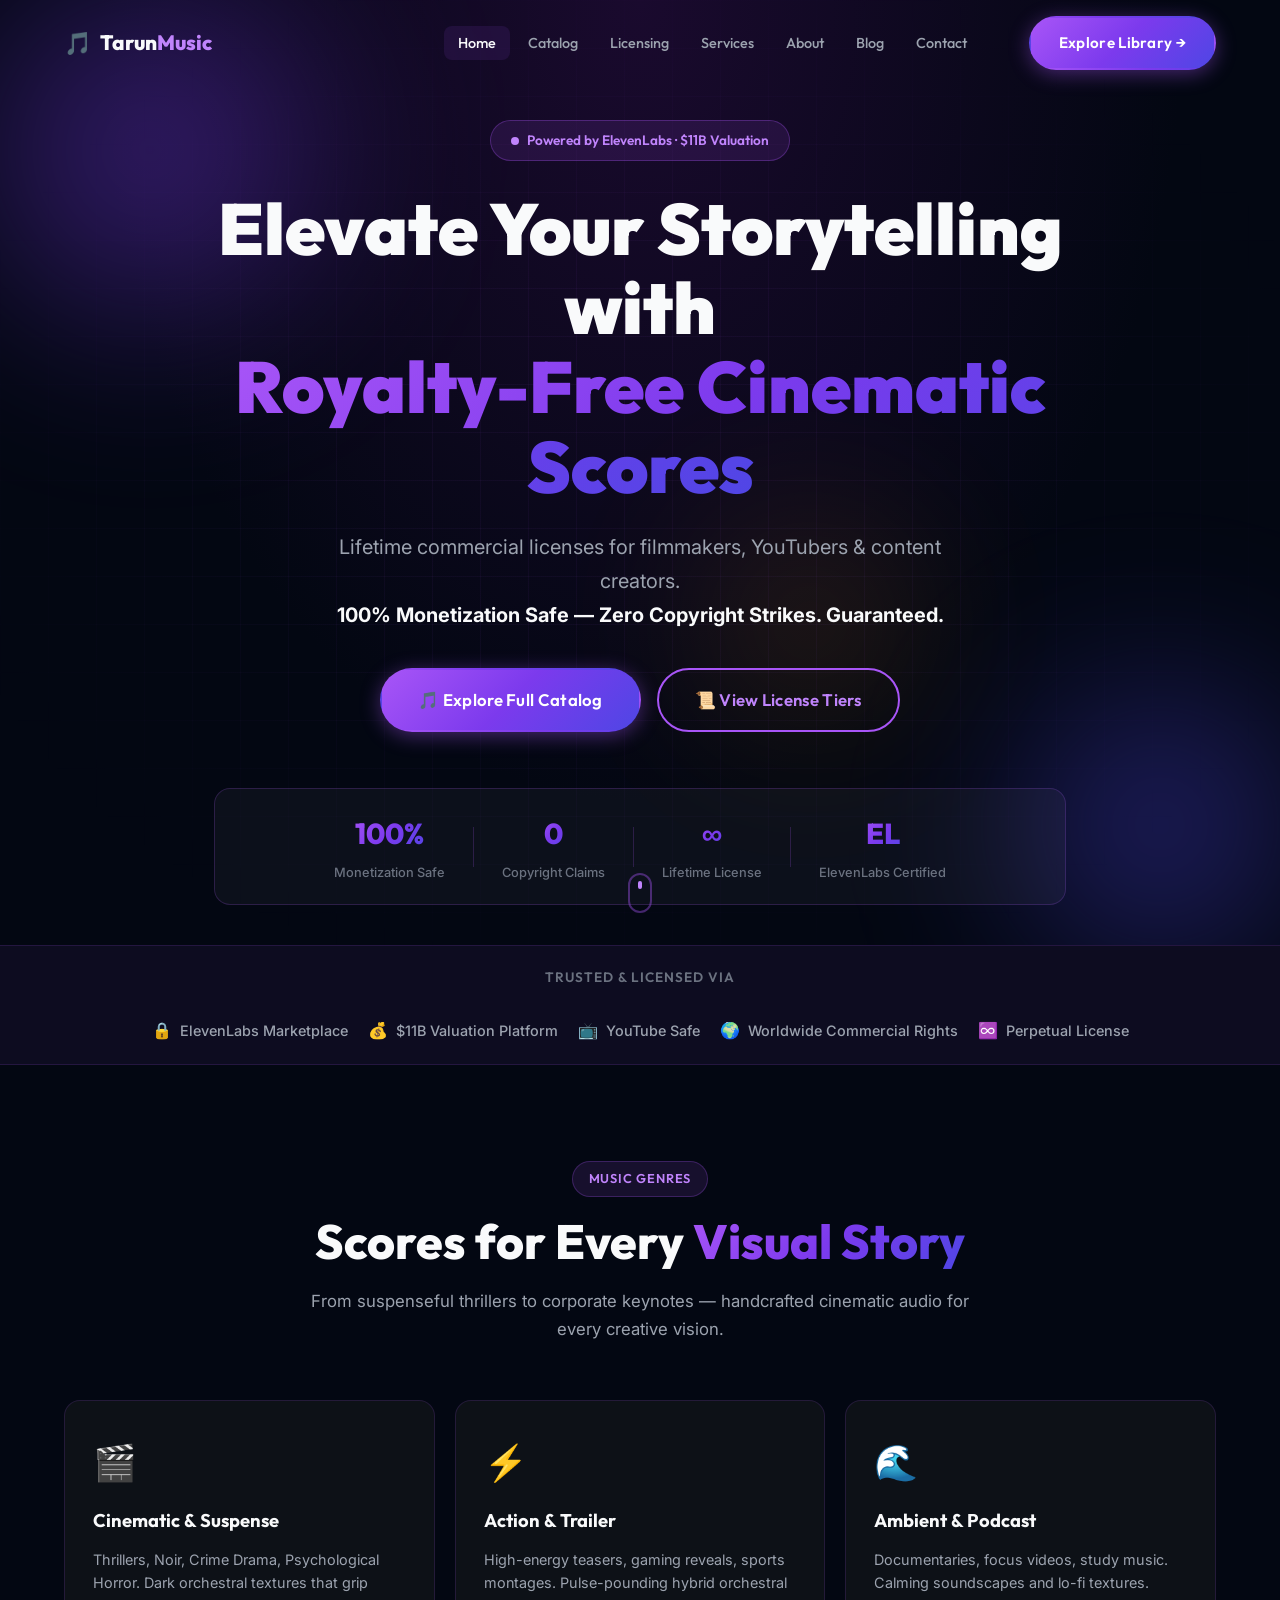
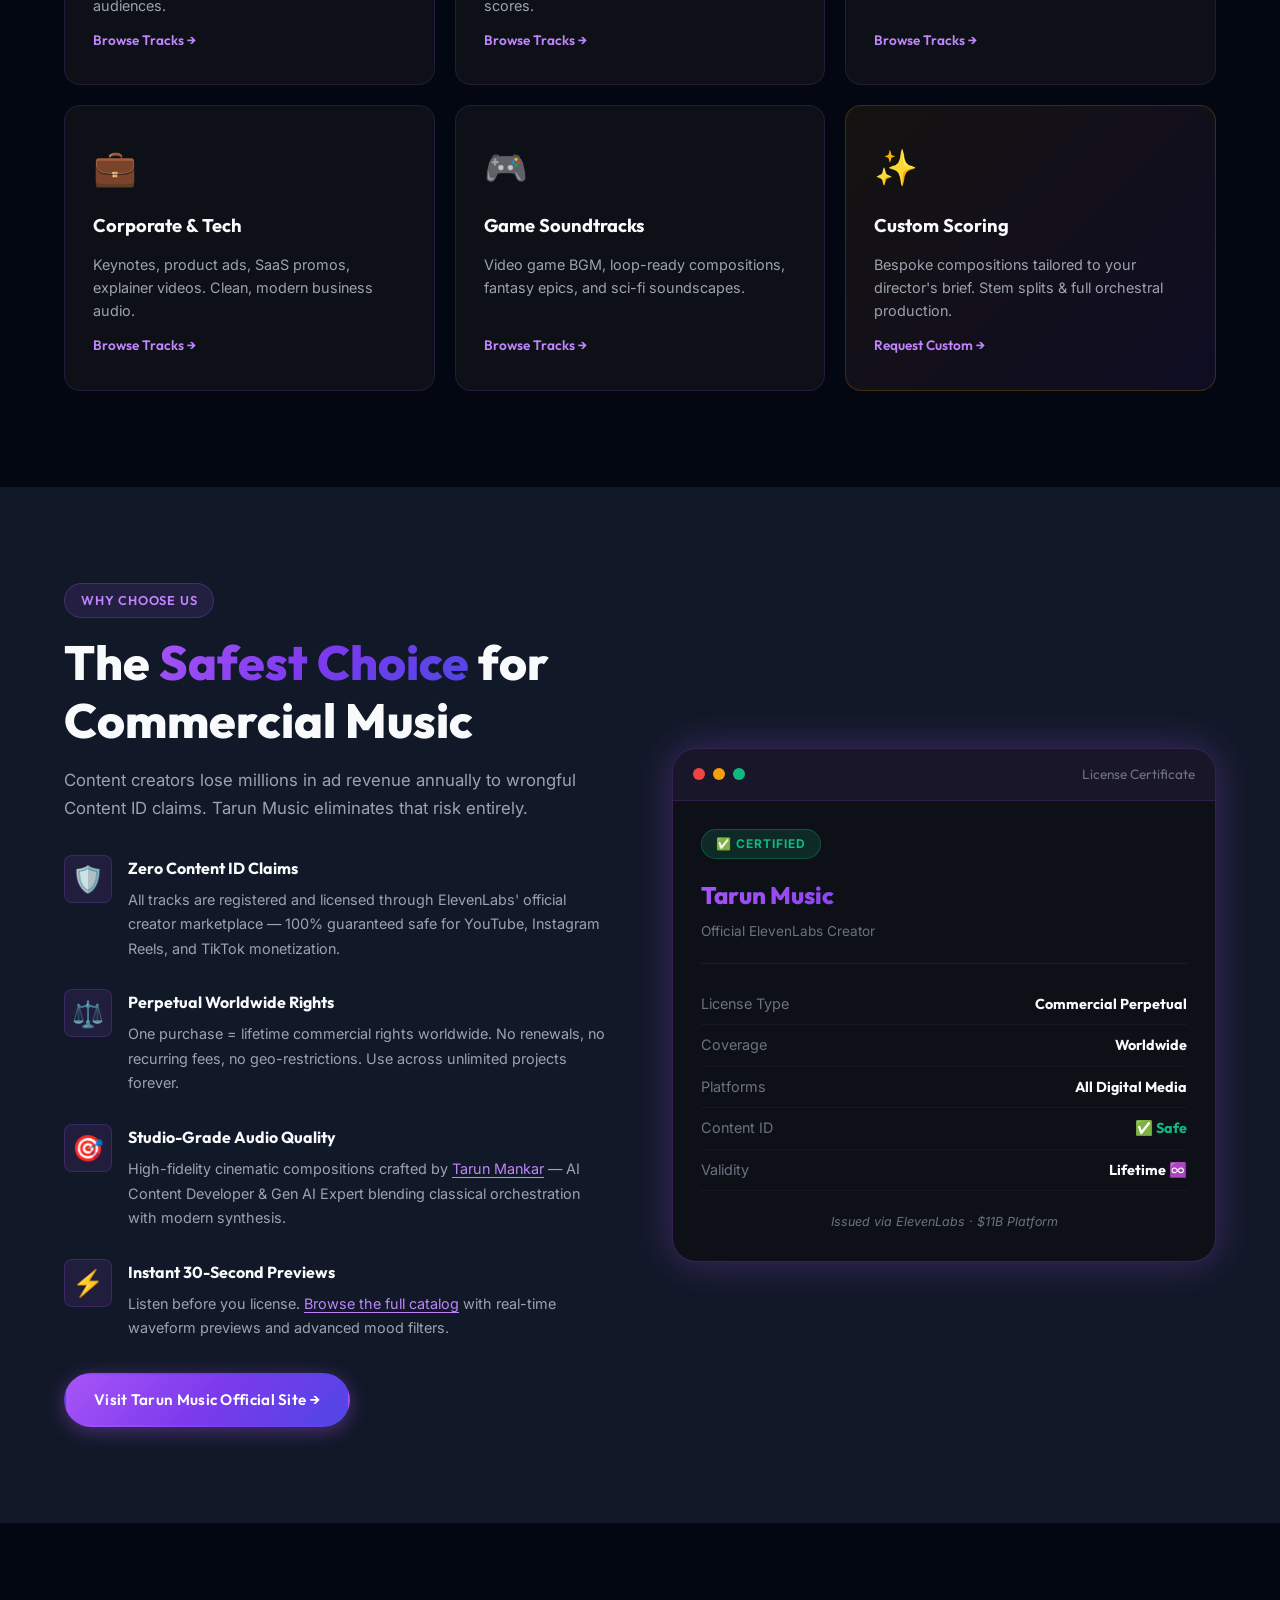
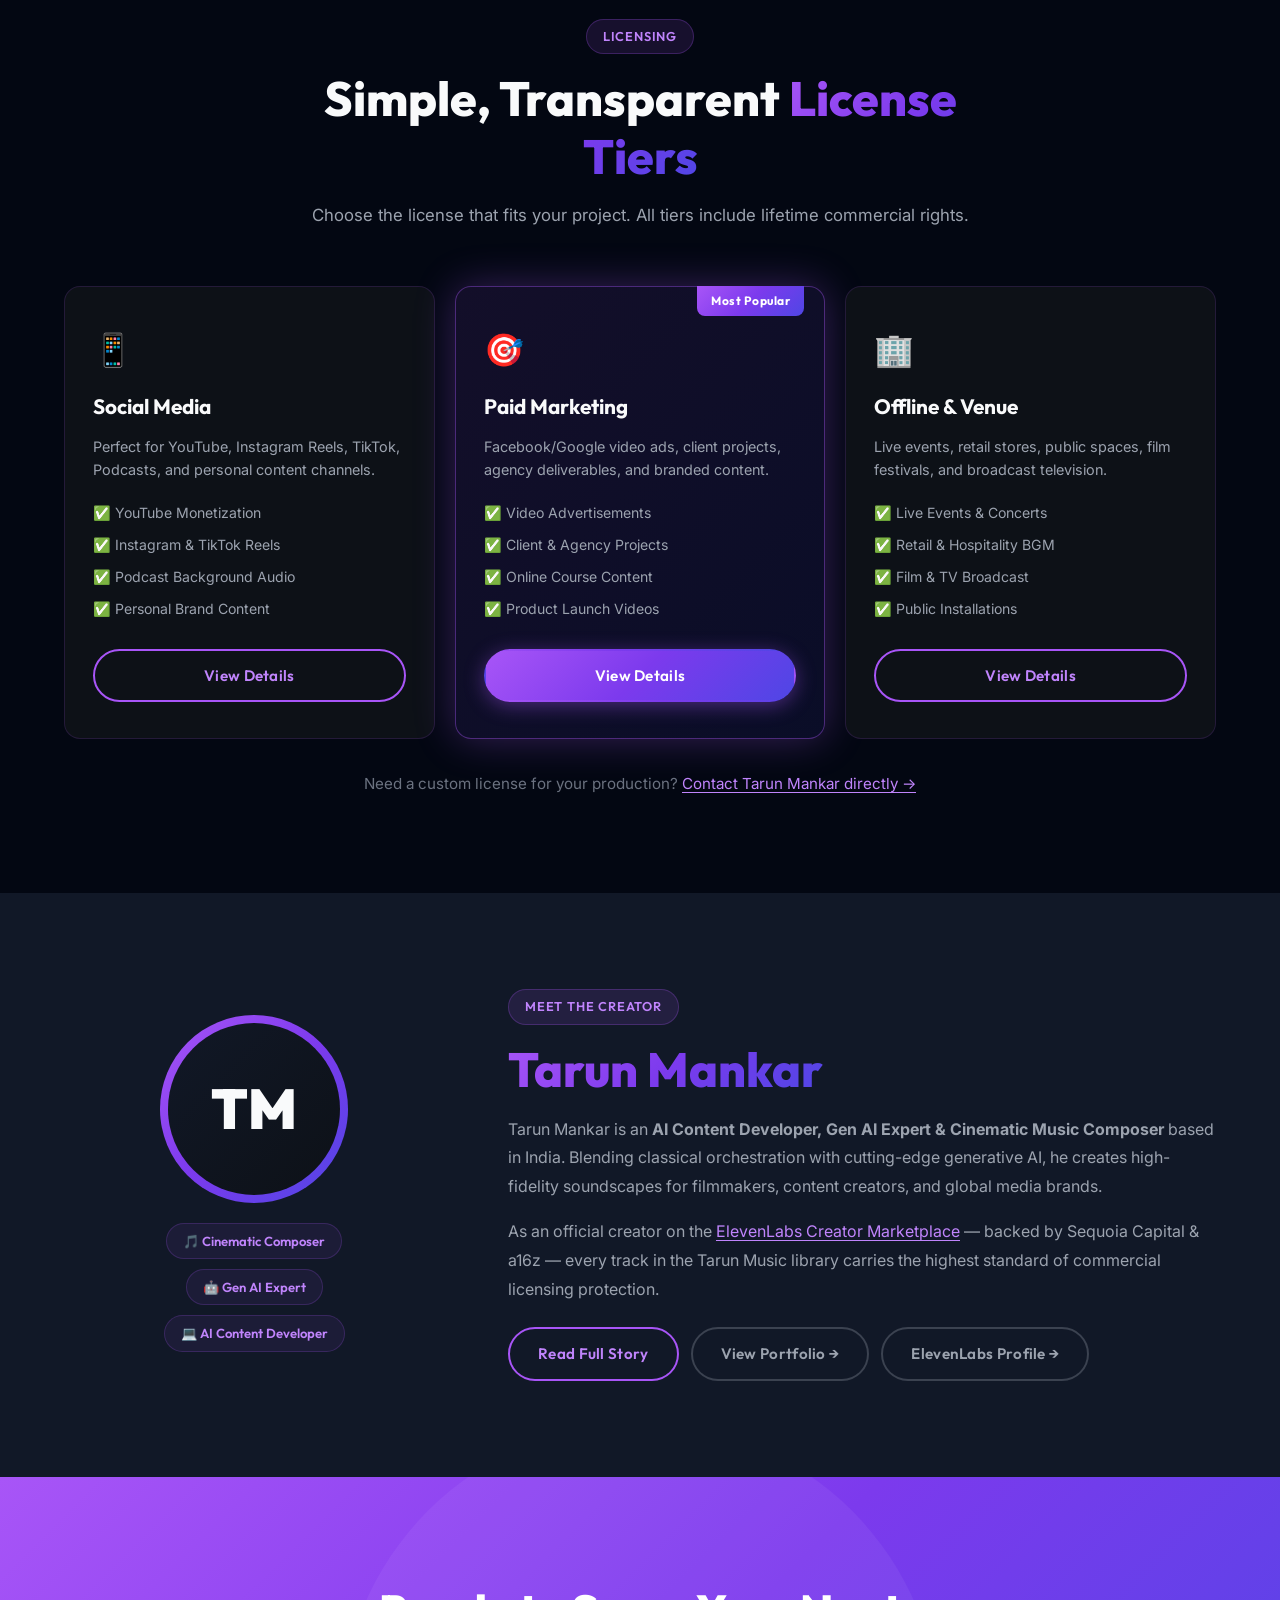
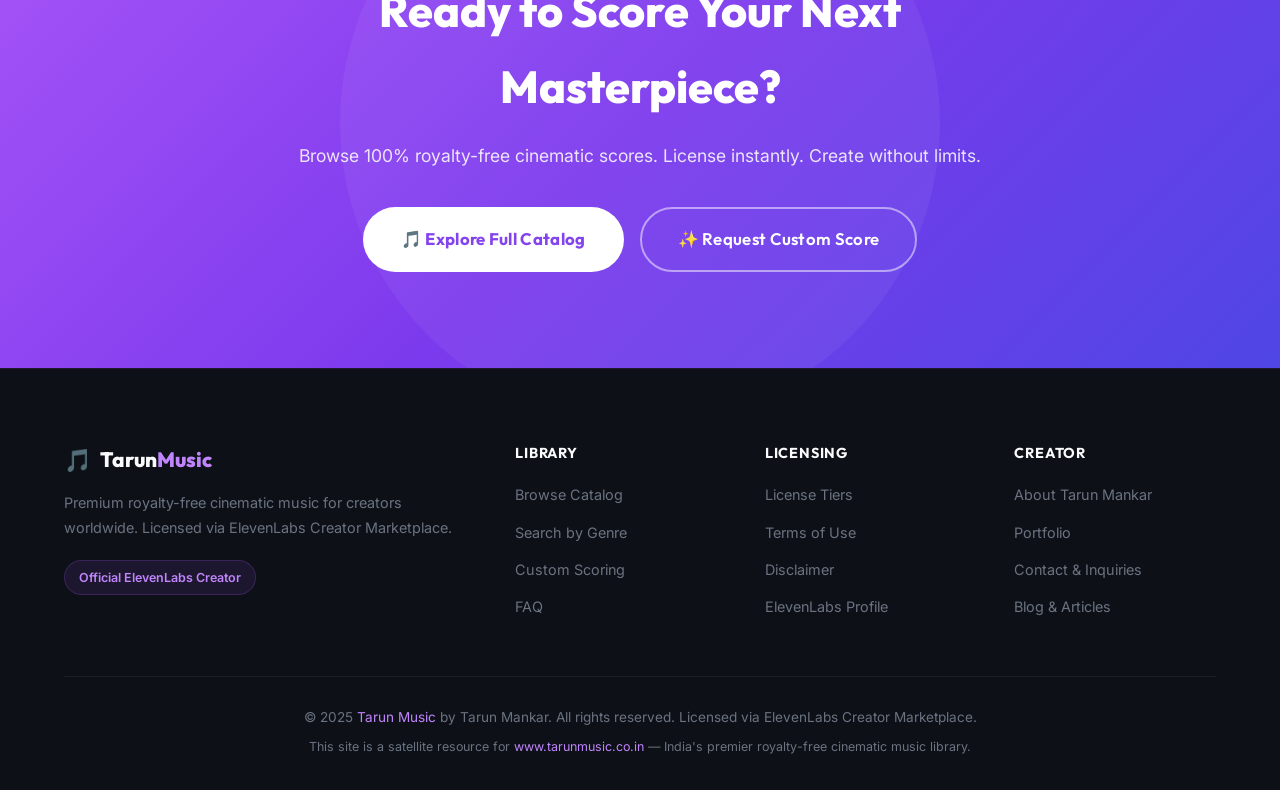
==== index.html @ e1d37060 "feat: Tarun Music SEO Backlink Site - initial release" ====
<!DOCTYPE html>
<html lang="en">
<head>
  <meta charset="UTF-8" />
  <meta name="viewport" content="width=device-width, initial-scale=1.0" />
  <title>Tarun Music — Premium Royalty-Free Cinematic Music Library | ElevenLabs Creator</title>
  <meta name="description" content="Discover Tarun Music — India's premier royalty-free cinematic music library by Tarun Mankar. 100% monetization-safe tracks licensed via ElevenLabs. Zero copyright strikes guaranteed." />
  <meta name="keywords" content="royalty free music, cinematic background music, music licensing, tarun music, tarun mankar, elevenlabs music, background music for videos, copyright free music india" />
  <meta name="author" content="Tarun Mankar" />
  <link rel="canonical" href="https://www.tarunmusic.co.in" />

  <!-- Open Graph -->
  <meta property="og:type" content="website" />
  <meta property="og:title" content="Tarun Music — Premium Royalty-Free Cinematic Music Library" />
  <meta property="og:description" content="100% monetization-safe royalty-free music for filmmakers, YouTubers, and content creators. Licensed via ElevenLabs ($11B valuation). Zero copyright claims." />
  <meta property="og:url" content="https://www.tarunmusic.co.in" />

  <link rel="preconnect" href="https://fonts.googleapis.com" />
  <link rel="preconnect" href="https://fonts.gstatic.com" crossorigin />
  <link href="https://fonts.googleapis.com/css2?family=Outfit:wght@300;400;500;600;700;800;900&family=Inter:wght@300;400;500;600&display=swap" rel="stylesheet" />
  <link rel="stylesheet" href="css/style.css" />
</head>
<body>

  <!-- Navigation -->
  <nav class="navbar" id="navbar">
    <div class="nav-container">
      <a href="index.html" class="nav-logo">
        <span class="logo-icon">🎵</span>
        <span class="logo-text">Tarun<span class="logo-accent">Music</span></span>
      </a>
      <ul class="nav-links" id="navLinks">
        <li><a href="index.html" class="nav-link active">Home</a></li>
        <li><a href="catalog.html" class="nav-link">Catalog</a></li>
        <li><a href="licensing.html" class="nav-link">Licensing</a></li>
        <li><a href="services.html" class="nav-link">Services</a></li>
        <li><a href="about.html" class="nav-link">About</a></li>
        <li><a href="blog.html" class="nav-link">Blog</a></li>
        <li><a href="contact.html" class="nav-link">Contact</a></li>
      </ul>
      <a href="https://www.tarunmusic.co.in/catalog" target="_blank" rel="noopener" class="btn btn-primary nav-cta">Explore Library →</a>
      <button class="hamburger" id="hamburger" aria-label="Toggle menu">
        <span></span><span></span><span></span>
      </button>
    </div>
  </nav>

  <!-- Hero Section -->
  <section class="hero" id="home">
    <div class="hero-bg">
      <div class="hero-orb hero-orb-1"></div>
      <div class="hero-orb hero-orb-2"></div>
      <div class="hero-orb hero-orb-3"></div>
      <div class="hero-grid"></div>
    </div>
    <div class="hero-content container">
      <div class="hero-badge">
        <span class="badge-dot"></span>
        Powered by ElevenLabs · $11B Valuation
      </div>
      <h1 class="hero-title">
        Elevate Your Storytelling with<br/>
        <span class="gradient-text">Royalty-Free Cinematic Scores</span>
      </h1>
      <p class="hero-subtitle">
        Lifetime commercial licenses for filmmakers, YouTubers &amp; content creators.<br/>
        <strong>100% Monetization Safe — Zero Copyright Strikes. Guaranteed.</strong>
      </p>
      <div class="hero-ctas">
        <a href="https://www.tarunmusic.co.in/catalog" target="_blank" rel="noopener" class="btn btn-primary btn-lg" id="hero-catalog-btn">
          🎵 Explore Full Catalog
        </a>
        <a href="https://www.tarunmusic.co.in/licensing" target="_blank" rel="noopener" class="btn btn-outline btn-lg" id="hero-license-btn">
          📜 View License Tiers
        </a>
      </div>
      <div class="hero-stats">
        <div class="stat-item">
          <span class="stat-number">100%</span>
          <span class="stat-label">Monetization Safe</span>
        </div>
        <div class="stat-divider"></div>
        <div class="stat-item">
          <span class="stat-number">0</span>
          <span class="stat-label">Copyright Claims</span>
        </div>
        <div class="stat-divider"></div>
        <div class="stat-item">
          <span class="stat-number">∞</span>
          <span class="stat-label">Lifetime License</span>
        </div>
        <div class="stat-divider"></div>
        <div class="stat-item">
          <span class="stat-number">EL</span>
          <span class="stat-label">ElevenLabs Certified</span>
        </div>
      </div>
    </div>
    <div class="hero-scroll-indicator">
      <div class="scroll-dot"></div>
    </div>
  </section>

  <!-- Trust Banner -->
  <section class="trust-banner">
    <div class="container">
      <div class="trust-inner">
        <span class="trust-label">Trusted &amp; Licensed via</span>
        <div class="trust-items">
          <div class="trust-item">
            <span class="trust-icon">🔒</span>
            <span>ElevenLabs Marketplace</span>
          </div>
          <div class="trust-item">
            <span class="trust-icon">💰</span>
            <span>$11B Valuation Platform</span>
          </div>
          <div class="trust-item">
            <span class="trust-icon">📺</span>
            <span>YouTube Safe</span>
          </div>
          <div class="trust-item">
            <span class="trust-icon">🌍</span>
            <span>Worldwide Commercial Rights</span>
          </div>
          <div class="trust-item">
            <span class="trust-icon">♾️</span>
            <span>Perpetual License</span>
          </div>
        </div>
      </div>
    </div>
  </section>

  <!-- Genres Grid -->
  <section class="genres-section section" id="genres">
    <div class="container">
      <div class="section-header">
        <span class="section-tag">Music Genres</span>
        <h2 class="section-title">Scores for Every <span class="gradient-text">Visual Story</span></h2>
        <p class="section-subtitle">From suspenseful thrillers to corporate keynotes — handcrafted cinematic audio for every creative vision.</p>
      </div>
      <div class="genres-grid">
        <a href="https://www.tarunmusic.co.in/search" target="_blank" rel="noopener" class="genre-card" id="genre-cinematic">
          <div class="genre-icon-wrap">🎬</div>
          <h3 class="genre-name">Cinematic &amp; Suspense</h3>
          <p class="genre-desc">Thrillers, Noir, Crime Drama, Psychological Horror. Dark orchestral textures that grip audiences.</p>
          <span class="genre-link">Browse Tracks →</span>
        </a>
        <a href="https://www.tarunmusic.co.in/search" target="_blank" rel="noopener" class="genre-card" id="genre-action">
          <div class="genre-icon-wrap">⚡</div>
          <h3 class="genre-name">Action &amp; Trailer</h3>
          <p class="genre-desc">High-energy teasers, gaming reveals, sports montages. Pulse-pounding hybrid orchestral scores.</p>
          <span class="genre-link">Browse Tracks →</span>
        </a>
        <a href="https://www.tarunmusic.co.in/search" target="_blank" rel="noopener" class="genre-card" id="genre-ambient">
          <div class="genre-icon-wrap">🌊</div>
          <h3 class="genre-name">Ambient &amp; Podcast</h3>
          <p class="genre-desc">Documentaries, focus videos, study music. Calming soundscapes and lo-fi textures.</p>
          <span class="genre-link">Browse Tracks →</span>
        </a>
        <a href="https://www.tarunmusic.co.in/search" target="_blank" rel="noopener" class="genre-card" id="genre-corporate">
          <div class="genre-icon-wrap">💼</div>
          <h3 class="genre-name">Corporate &amp; Tech</h3>
          <p class="genre-desc">Keynotes, product ads, SaaS promos, explainer videos. Clean, modern business audio.</p>
          <span class="genre-link">Browse Tracks →</span>
        </a>
        <a href="https://www.tarunmusic.co.in/search" target="_blank" rel="noopener" class="genre-card" id="genre-gaming">
          <div class="genre-icon-wrap">🎮</div>
          <h3 class="genre-name">Game Soundtracks</h3>
          <p class="genre-desc">Video game BGM, loop-ready compositions, fantasy epics, and sci-fi soundscapes.</p>
          <span class="genre-link">Browse Tracks →</span>
        </a>
        <a href="https://www.tarunmusic.co.in/services" target="_blank" rel="noopener" class="genre-card genre-card-custom" id="genre-custom">
          <div class="genre-icon-wrap">✨</div>
          <h3 class="genre-name">Custom Scoring</h3>
          <p class="genre-desc">Bespoke compositions tailored to your director's brief. Stem splits &amp; full orchestral production.</p>
          <span class="genre-link">Request Custom →</span>
        </a>
      </div>
    </div>
  </section>

  <!-- Why Tarun Music -->
  <section class="why-section section" id="why">
    <div class="container">
      <div class="why-inner">
        <div class="why-content">
          <span class="section-tag">Why Choose Us</span>
          <h2 class="section-title">The <span class="gradient-text">Safest Choice</span> for Commercial Music</h2>
          <p class="section-subtitle">Content creators lose millions in ad revenue annually to wrongful Content ID claims. Tarun Music eliminates that risk entirely.</p>
          <div class="why-features">
            <div class="why-feature">
              <div class="feature-icon">🛡️</div>
              <div class="feature-text">
                <h4>Zero Content ID Claims</h4>
                <p>All tracks are registered and licensed through ElevenLabs' official creator marketplace — 100% guaranteed safe for YouTube, Instagram Reels, and TikTok monetization.</p>
              </div>
            </div>
            <div class="why-feature">
              <div class="feature-icon">⚖️</div>
              <div class="feature-text">
                <h4>Perpetual Worldwide Rights</h4>
                <p>One purchase = lifetime commercial rights worldwide. No renewals, no recurring fees, no geo-restrictions. Use across unlimited projects forever.</p>
              </div>
            </div>
            <div class="why-feature">
              <div class="feature-icon">🎯</div>
              <div class="feature-text">
                <h4>Studio-Grade Audio Quality</h4>
                <p>High-fidelity cinematic compositions crafted by <a href="https://www.tarunmusic.co.in/about" target="_blank" rel="noopener" class="inline-link">Tarun Mankar</a> — AI Content Developer &amp; Gen AI Expert blending classical orchestration with modern synthesis.</p>
              </div>
            </div>
            <div class="why-feature">
              <div class="feature-icon">⚡</div>
              <div class="feature-text">
                <h4>Instant 30-Second Previews</h4>
                <p>Listen before you license. <a href="https://www.tarunmusic.co.in/catalog" target="_blank" rel="noopener" class="inline-link">Browse the full catalog</a> with real-time waveform previews and advanced mood filters.</p>
              </div>
            </div>
          </div>
          <a href="https://www.tarunmusic.co.in" target="_blank" rel="noopener" class="btn btn-primary" id="why-cta-btn">Visit Tarun Music Official Site →</a>
        </div>
        <div class="why-visual">
          <div class="visual-card">
            <div class="vc-header">
              <span class="vc-dot red"></span>
              <span class="vc-dot yellow"></span>
              <span class="vc-dot green"></span>
              <span class="vc-title">License Certificate</span>
            </div>
            <div class="vc-body">
              <div class="vc-badge">✅ CERTIFIED</div>
              <h3 class="vc-name">Tarun Music</h3>
              <p class="vc-sub">Official ElevenLabs Creator</p>
              <div class="vc-divider"></div>
              <div class="vc-row"><span>License Type</span><strong>Commercial Perpetual</strong></div>
              <div class="vc-row"><span>Coverage</span><strong>Worldwide</strong></div>
              <div class="vc-row"><span>Platforms</span><strong>All Digital Media</strong></div>
              <div class="vc-row"><span>Content ID</span><strong class="safe">✅ Safe</strong></div>
              <div class="vc-row"><span>Validity</span><strong>Lifetime ♾️</strong></div>
              <div class="vc-issuer">Issued via ElevenLabs · $11B Platform</div>
            </div>
          </div>
        </div>
      </div>
    </div>
  </section>

  <!-- Licensing Preview -->
  <section class="licensing-preview section" id="licensing">
    <div class="container">
      <div class="section-header">
        <span class="section-tag">Licensing</span>
        <h2 class="section-title">Simple, Transparent <span class="gradient-text">License Tiers</span></h2>
        <p class="section-subtitle">Choose the license that fits your project. All tiers include lifetime commercial rights.</p>
      </div>
      <div class="license-cards">
        <div class="license-card" id="license-social">
          <div class="lc-icon">📱</div>
          <h3 class="lc-title">Social Media</h3>
          <p class="lc-desc">Perfect for YouTube, Instagram Reels, TikTok, Podcasts, and personal content channels.</p>
          <ul class="lc-features">
            <li>✅ YouTube Monetization</li>
            <li>✅ Instagram &amp; TikTok Reels</li>
            <li>✅ Podcast Background Audio</li>
            <li>✅ Personal Brand Content</li>
          </ul>
          <a href="https://www.tarunmusic.co.in/licensing" target="_blank" rel="noopener" class="btn btn-outline lc-btn">View Details</a>
        </div>
        <div class="license-card license-card-featured" id="license-commercial">
          <div class="lc-badge">Most Popular</div>
          <div class="lc-icon">🎯</div>
          <h3 class="lc-title">Paid Marketing</h3>
          <p class="lc-desc">Facebook/Google video ads, client projects, agency deliverables, and branded content.</p>
          <ul class="lc-features">
            <li>✅ Video Advertisements</li>
            <li>✅ Client &amp; Agency Projects</li>
            <li>✅ Online Course Content</li>
            <li>✅ Product Launch Videos</li>
          </ul>
          <a href="https://www.tarunmusic.co.in/licensing" target="_blank" rel="noopener" class="btn btn-primary lc-btn">View Details</a>
        </div>
        <div class="license-card" id="license-offline">
          <div class="lc-icon">🏢</div>
          <h3 class="lc-title">Offline &amp; Venue</h3>
          <p class="lc-desc">Live events, retail stores, public spaces, film festivals, and broadcast television.</p>
          <ul class="lc-features">
            <li>✅ Live Events &amp; Concerts</li>
            <li>✅ Retail &amp; Hospitality BGM</li>
            <li>✅ Film &amp; TV Broadcast</li>
            <li>✅ Public Installations</li>
          </ul>
          <a href="https://www.tarunmusic.co.in/licensing" target="_blank" rel="noopener" class="btn btn-outline lc-btn">View Details</a>
        </div>
      </div>
      <div class="license-footer">
        <p>Need a custom license for your production? <a href="https://www.tarunmusic.co.in/contact" target="_blank" rel="noopener" class="inline-link">Contact Tarun Mankar directly →</a></p>
      </div>
    </div>
  </section>

  <!-- Creator Section -->
  <section class="creator-section section" id="creator">
    <div class="container">
      <div class="creator-inner">
        <div class="creator-visual">
          <div class="creator-avatar">
            <div class="avatar-ring"></div>
            <div class="avatar-inner">TM</div>
          </div>
          <div class="creator-badges">
            <div class="cb-badge">🎵 Cinematic Composer</div>
            <div class="cb-badge">🤖 Gen AI Expert</div>
            <div class="cb-badge">💻 AI Content Developer</div>
          </div>
        </div>
        <div class="creator-content">
          <span class="section-tag">Meet the Creator</span>
          <h2 class="section-title"><span class="gradient-text">Tarun Mankar</span></h2>
          <p class="creator-bio">
            Tarun Mankar is an <strong>AI Content Developer, Gen AI Expert &amp; Cinematic Music Composer</strong> based in India. Blending classical orchestration with cutting-edge generative AI, he creates high-fidelity soundscapes for filmmakers, content creators, and global media brands.
          </p>
          <p class="creator-bio">
            As an official creator on the <a href="https://elevenlabs.io/app/music/explore/creator/LfAdKsiGjPdvt8Qcs1o6" target="_blank" rel="noopener" class="inline-link">ElevenLabs Creator Marketplace</a> — backed by Sequoia Capital &amp; a16z — every track in the Tarun Music library carries the highest standard of commercial licensing protection.
          </p>
          <div class="creator-links">
            <a href="https://www.tarunmusic.co.in/about" target="_blank" rel="noopener" class="btn btn-outline" id="creator-about-btn">Read Full Story</a>
            <a href="https://tarunmankar.github.io/" target="_blank" rel="noopener" class="btn btn-ghost" id="creator-portfolio-btn">View Portfolio →</a>
            <a href="https://elevenlabs.io/app/music/explore/creator/LfAdKsiGjPdvt8Qcs1o6" target="_blank" rel="noopener" class="btn btn-ghost" id="creator-el-btn">ElevenLabs Profile →</a>
          </div>
        </div>
      </div>
    </div>
  </section>

  <!-- CTA Banner -->
  <section class="cta-banner section">
    <div class="container">
      <div class="cta-inner">
        <div class="cta-orb"></div>
        <h2 class="cta-title">Ready to Score Your Next Masterpiece?</h2>
        <p class="cta-subtitle">Browse 100% royalty-free cinematic scores. License instantly. Create without limits.</p>
        <div class="cta-buttons">
          <a href="https://www.tarunmusic.co.in/catalog" target="_blank" rel="noopener" class="btn btn-white btn-lg" id="cta-catalog-btn">🎵 Explore Full Catalog</a>
          <a href="https://www.tarunmusic.co.in/services" target="_blank" rel="noopener" class="btn btn-outline-white btn-lg" id="cta-services-btn">✨ Request Custom Score</a>
        </div>
      </div>
    </div>
  </section>

  <!-- Footer -->
  <footer class="footer">
    <div class="container">
      <div class="footer-grid">
        <div class="footer-brand">
          <a href="index.html" class="nav-logo">
            <span class="logo-icon">🎵</span>
            <span class="logo-text">Tarun<span class="logo-accent">Music</span></span>
          </a>
          <p class="footer-tagline">Premium royalty-free cinematic music for creators worldwide. Licensed via ElevenLabs Creator Marketplace.</p>
          <div class="footer-el-badge">
            <span>Official ElevenLabs Creator</span>
          </div>
        </div>
        <div class="footer-col">
          <h4 class="footer-heading">Library</h4>
          <ul class="footer-links">
            <li><a href="https://www.tarunmusic.co.in/catalog" target="_blank" rel="noopener">Browse Catalog</a></li>
            <li><a href="https://www.tarunmusic.co.in/search" target="_blank" rel="noopener">Search by Genre</a></li>
            <li><a href="https://www.tarunmusic.co.in/services" target="_blank" rel="noopener">Custom Scoring</a></li>
            <li><a href="https://www.tarunmusic.co.in/faq" target="_blank" rel="noopener">FAQ</a></li>
          </ul>
        </div>
        <div class="footer-col">
          <h4 class="footer-heading">Licensing</h4>
          <ul class="footer-links">
            <li><a href="https://www.tarunmusic.co.in/licensing" target="_blank" rel="noopener">License Tiers</a></li>
            <li><a href="https://www.tarunmusic.co.in/terms" target="_blank" rel="noopener">Terms of Use</a></li>
            <li><a href="https://www.tarunmusic.co.in/disclaimer" target="_blank" rel="noopener">Disclaimer</a></li>
            <li><a href="https://elevenlabs.io/app/music/explore/creator/LfAdKsiGjPdvt8Qcs1o6" target="_blank" rel="noopener">ElevenLabs Profile</a></li>
          </ul>
        </div>
        <div class="footer-col">
          <h4 class="footer-heading">Creator</h4>
          <ul class="footer-links">
            <li><a href="https://www.tarunmusic.co.in/about" target="_blank" rel="noopener">About Tarun Mankar</a></li>
            <li><a href="https://tarunmankar.github.io/" target="_blank" rel="noopener">Portfolio</a></li>
            <li><a href="https://www.tarunmusic.co.in/contact" target="_blank" rel="noopener">Contact & Inquiries</a></li>
            <li><a href="blog.html">Blog & Articles</a></li>
          </ul>
        </div>
      </div>
      <div class="footer-bottom">
        <p>© 2025 <a href="https://www.tarunmusic.co.in" target="_blank" rel="noopener">Tarun Music</a> by Tarun Mankar. All rights reserved. Licensed via ElevenLabs Creator Marketplace.</p>
        <p class="footer-disclaimer">This site is a satellite resource for <a href="https://www.tarunmusic.co.in" target="_blank" rel="noopener">www.tarunmusic.co.in</a> — India's premier royalty-free cinematic music library.</p>
      </div>
    </div>
  </footer>

  <script src="js/main.js"></script>
</body>
</html>
---- css/style.css ----
/* =============================================
   Tarun Music Backlink Site — Main Stylesheet
   ============================================= */

@import url('https://fonts.googleapis.com/css2?family=Outfit:wght@300;400;500;600;700;800;900&family=Inter:wght@300;400;500;600&display=swap');

/* === CSS Variables === */
:root {
  --primary: #a855f7;
  --primary-dark: #7c3aed;
  --primary-light: #c084fc;
  --accent: #f59e0b;
  --accent-glow: #fbbf24;
  --bg-base: #030712;
  --bg-card: #0d1117;
  --bg-card-2: #111827;
  --bg-card-border: rgba(168,85,247,0.15);
  --text-primary: #f9fafb;
  --text-secondary: #9ca3af;
  --text-muted: #6b7280;
  --gradient-main: linear-gradient(135deg, #a855f7 0%, #7c3aed 50%, #4f46e5 100%);
  --gradient-accent: linear-gradient(135deg, #f59e0b 0%, #a855f7 100%);
  --gradient-hero: radial-gradient(ellipse at top, #1a0a2e 0%, #030712 60%);
  --shadow-glow: 0 0 40px rgba(168,85,247,0.3);
  --shadow-card: 0 4px 24px rgba(0,0,0,0.4);
  --radius: 16px;
  --radius-sm: 8px;
  --radius-lg: 24px;
  --transition: 0.3s cubic-bezier(0.4, 0, 0.2, 1);
  --font-heading: 'Outfit', sans-serif;
  --font-body: 'Inter', sans-serif;
}

/* === Reset === */
*, *::before, *::after { box-sizing: border-box; margin: 0; padding: 0; }

html {
  scroll-behavior: smooth;
  font-size: 16px;
}

body {
  font-family: var(--font-body);
  background: var(--bg-base);
  color: var(--text-primary);
  line-height: 1.7;
  overflow-x: hidden;
}

a { color: inherit; text-decoration: none; }
img { max-width: 100%; display: block; }
ul { list-style: none; }

.container {
  max-width: 1200px;
  margin: 0 auto;
  padding: 0 24px;
}

.section {
  padding: 96px 0;
}

/* === Gradient Text === */
.gradient-text {
  background: var(--gradient-main);
  -webkit-background-clip: text;
  -webkit-text-fill-color: transparent;
  background-clip: text;
}

/* === Inline Links === */
.inline-link {
  color: var(--primary-light);
  text-decoration: underline;
  text-underline-offset: 3px;
  transition: color var(--transition);
}
.inline-link:hover { color: var(--accent-glow); }

/* ===================== BUTTONS ===================== */
.btn {
  display: inline-flex;
  align-items: center;
  gap: 8px;
  padding: 12px 28px;
  border-radius: 50px;
  font-family: var(--font-heading);
  font-weight: 600;
  font-size: 0.95rem;
  letter-spacing: 0.3px;
  border: 2px solid transparent;
  cursor: pointer;
  transition: all var(--transition);
  white-space: nowrap;
  text-decoration: none;
}
.btn-lg { padding: 16px 36px; font-size: 1.05rem; }
.btn-primary {
  background: var(--gradient-main);
  color: #fff;
  border-color: transparent;
  box-shadow: 0 4px 20px rgba(168,85,247,0.4);
}
.btn-primary:hover {
  transform: translateY(-2px);
  box-shadow: 0 8px 32px rgba(168,85,247,0.6);
}
.btn-outline {
  background: transparent;
  color: var(--primary-light);
  border-color: var(--primary);
}
.btn-outline:hover {
  background: rgba(168,85,247,0.1);
  transform: translateY(-2px);
}
.btn-ghost {
  background: transparent;
  color: var(--text-secondary);
  border-color: rgba(156,163,175,0.3);
}
.btn-ghost:hover {
  color: var(--text-primary);
  border-color: rgba(156,163,175,0.6);
  transform: translateY(-2px);
}
.btn-white {
  background: #fff;
  color: var(--primary-dark);
  border-color: transparent;
  font-weight: 700;
}
.btn-white:hover {
  transform: translateY(-2px);
  box-shadow: 0 8px 32px rgba(255,255,255,0.3);
}
.btn-outline-white {
  background: transparent;
  color: #fff;
  border-color: rgba(255,255,255,0.5);
}
.btn-outline-white:hover {
  background: rgba(255,255,255,0.1);
  transform: translateY(-2px);
}

/* ===================== NAVBAR ===================== */
.navbar {
  position: fixed;
  top: 0;
  left: 0;
  right: 0;
  z-index: 1000;
  padding: 16px 0;
  background: transparent;
  transition: all var(--transition);
}
.navbar.scrolled {
  background: rgba(3,7,18,0.92);
  backdrop-filter: blur(20px);
  border-bottom: 1px solid rgba(168,85,247,0.15);
  padding: 12px 0;
}
.nav-container {
  max-width: 1200px;
  margin: 0 auto;
  padding: 0 24px;
  display: flex;
  align-items: center;
  gap: 32px;
}
.nav-logo {
  display: flex;
  align-items: center;
  gap: 8px;
  font-family: var(--font-heading);
  font-weight: 800;
  font-size: 1.3rem;
  flex-shrink: 0;
}
.logo-icon { font-size: 1.4rem; }
.logo-accent { color: var(--primary-light); }
.nav-links {
  display: flex;
  align-items: center;
  gap: 4px;
  margin-left: auto;
}
.nav-link {
  padding: 8px 14px;
  border-radius: 8px;
  font-family: var(--font-heading);
  font-weight: 500;
  font-size: 0.9rem;
  color: var(--text-secondary);
  transition: all var(--transition);
}
.nav-link:hover, .nav-link.active {
  color: var(--text-primary);
  background: rgba(168,85,247,0.1);
}
.nav-cta { margin-left: 16px; flex-shrink: 0; }
.hamburger {
  display: none;
  flex-direction: column;
  gap: 5px;
  cursor: pointer;
  background: none;
  border: none;
  padding: 4px;
  margin-left: auto;
}
.hamburger span {
  display: block;
  width: 24px;
  height: 2px;
  background: var(--text-primary);
  border-radius: 2px;
  transition: all var(--transition);
}

/* ===================== HERO ===================== */
.hero {
  position: relative;
  min-height: 100vh;
  display: flex;
  align-items: center;
  overflow: hidden;
  padding-top: 80px;
}
.hero-bg {
  position: absolute;
  inset: 0;
  background: var(--gradient-hero);
  z-index: 0;
}
.hero-grid {
  position: absolute;
  inset: 0;
  background-image:
    linear-gradient(rgba(168,85,247,0.05) 1px, transparent 1px),
    linear-gradient(90deg, rgba(168,85,247,0.05) 1px, transparent 1px);
  background-size: 48px 48px;
  mask-image: radial-gradient(ellipse at center, black 30%, transparent 80%);
}
.hero-orb {
  position: absolute;
  border-radius: 50%;
  filter: blur(80px);
  opacity: 0.5;
  animation: orbFloat 8s ease-in-out infinite;
}
.hero-orb-1 {
  width: 500px; height: 500px;
  background: radial-gradient(circle, #7c3aed 0%, transparent 70%);
  top: -100px; left: -100px;
  animation-delay: 0s;
}
.hero-orb-2 {
  width: 400px; height: 400px;
  background: radial-gradient(circle, #4f46e5 0%, transparent 70%);
  bottom: -80px; right: -80px;
  animation-delay: 3s;
}
.hero-orb-3 {
  width: 300px; height: 300px;
  background: radial-gradient(circle, #f59e0b 0%, transparent 70%);
  top: 50%; right: 25%;
  opacity: 0.2;
  animation-delay: 6s;
}
@keyframes orbFloat {
  0%, 100% { transform: translateY(0) scale(1); }
  50% { transform: translateY(-30px) scale(1.05); }
}
.hero-content {
  position: relative;
  z-index: 2;
  text-align: center;
  max-width: 900px;
  margin: 0 auto;
  padding: 40px 24px;
}
.hero-badge {
  display: inline-flex;
  align-items: center;
  gap: 8px;
  background: rgba(168,85,247,0.12);
  border: 1px solid rgba(168,85,247,0.3);
  border-radius: 50px;
  padding: 8px 20px;
  font-size: 0.85rem;
  font-family: var(--font-heading);
  font-weight: 600;
  color: var(--primary-light);
  margin-bottom: 28px;
  animation: fadeInDown 0.8s ease both;
}
.badge-dot {
  width: 8px; height: 8px;
  background: var(--primary-light);
  border-radius: 50%;
  animation: pulse 2s ease-in-out infinite;
}
@keyframes pulse {
  0%, 100% { opacity: 1; transform: scale(1); }
  50% { opacity: 0.5; transform: scale(0.8); }
}
.hero-title {
  font-family: var(--font-heading);
  font-size: clamp(2.4rem, 6vw, 4.5rem);
  font-weight: 900;
  line-height: 1.1;
  margin-bottom: 24px;
  animation: fadeInUp 0.8s ease 0.2s both;
}
.hero-subtitle {
  font-size: clamp(1rem, 2.5vw, 1.25rem);
  color: var(--text-secondary);
  max-width: 640px;
  margin: 0 auto 36px;
  animation: fadeInUp 0.8s ease 0.4s both;
}
.hero-subtitle strong { color: var(--text-primary); }
.hero-ctas {
  display: flex;
  align-items: center;
  justify-content: center;
  gap: 16px;
  flex-wrap: wrap;
  margin-bottom: 56px;
  animation: fadeInUp 0.8s ease 0.6s both;
}
.hero-stats {
  display: flex;
  align-items: center;
  justify-content: center;
  gap: 0;
  background: rgba(255,255,255,0.04);
  border: 1px solid rgba(168,85,247,0.2);
  border-radius: var(--radius);
  padding: 20px 32px;
  flex-wrap: wrap;
  animation: fadeInUp 0.8s ease 0.8s both;
}
.stat-item {
  display: flex;
  flex-direction: column;
  align-items: center;
  gap: 4px;
  padding: 0 28px;
}
.stat-number {
  font-family: var(--font-heading);
  font-size: 1.8rem;
  font-weight: 800;
  background: var(--gradient-main);
  -webkit-background-clip: text;
  -webkit-text-fill-color: transparent;
  background-clip: text;
}
.stat-label {
  font-size: 0.8rem;
  color: var(--text-muted);
  font-weight: 500;
}
.stat-divider {
  width: 1px;
  height: 40px;
  background: rgba(168,85,247,0.2);
}
.hero-scroll-indicator {
  position: absolute;
  bottom: 32px;
  left: 50%;
  transform: translateX(-50%);
  z-index: 2;
}
.scroll-dot {
  width: 24px; height: 40px;
  border: 2px solid rgba(168,85,247,0.4);
  border-radius: 12px;
  position: relative;
}
.scroll-dot::after {
  content: '';
  position: absolute;
  top: 6px; left: 50%;
  transform: translateX(-50%);
  width: 4px; height: 8px;
  background: var(--primary-light);
  border-radius: 2px;
  animation: scrollBounce 1.5s ease-in-out infinite;
}
@keyframes scrollBounce {
  0%, 100% { transform: translateX(-50%) translateY(0); opacity: 1; }
  100% { transform: translateX(-50%) translateY(12px); opacity: 0; }
}

/* Animations */
@keyframes fadeInUp {
  from { opacity: 0; transform: translateY(30px); }
  to { opacity: 1; transform: translateY(0); }
}
@keyframes fadeInDown {
  from { opacity: 0; transform: translateY(-20px); }
  to { opacity: 1; transform: translateY(0); }
}
.reveal {
  opacity: 0;
  transform: translateY(32px);
  transition: opacity 0.7s ease, transform 0.7s ease;
}
.reveal.visible {
  opacity: 1;
  transform: translateY(0);
}

/* ===================== TRUST BANNER ===================== */
.trust-banner {
  background: rgba(168,85,247,0.06);
  border-top: 1px solid rgba(168,85,247,0.15);
  border-bottom: 1px solid rgba(168,85,247,0.15);
  padding: 20px 0;
}
.trust-inner {
  display: flex;
  align-items: center;
  gap: 28px;
  flex-wrap: wrap;
  justify-content: center;
}
.trust-label {
  font-family: var(--font-heading);
  font-weight: 600;
  font-size: 0.85rem;
  color: var(--text-muted);
  text-transform: uppercase;
  letter-spacing: 1px;
}
.trust-items {
  display: flex;
  align-items: center;
  gap: 20px;
  flex-wrap: wrap;
  justify-content: center;
}
.trust-item {
  display: flex;
  align-items: center;
  gap: 8px;
  font-size: 0.9rem;
  font-weight: 500;
  color: var(--text-secondary);
}
.trust-icon { font-size: 1rem; }

/* ===================== SECTION HEADERS ===================== */
.section-header {
  text-align: center;
  max-width: 700px;
  margin: 0 auto 56px;
}
.section-tag {
  display: inline-block;
  background: rgba(168,85,247,0.12);
  border: 1px solid rgba(168,85,247,0.25);
  color: var(--primary-light);
  border-radius: 50px;
  padding: 6px 16px;
  font-size: 0.8rem;
  font-family: var(--font-heading);
  font-weight: 600;
  letter-spacing: 0.8px;
  text-transform: uppercase;
  margin-bottom: 16px;
}
.section-title {
  font-family: var(--font-heading);
  font-size: clamp(1.8rem, 4vw, 3rem);
  font-weight: 800;
  line-height: 1.2;
  margin-bottom: 16px;
}
.section-subtitle {
  color: var(--text-secondary);
  font-size: 1.05rem;
  line-height: 1.7;
}

/* ===================== GENRES ===================== */
.genres-section { background: var(--bg-base); }
.genres-grid {
  display: grid;
  grid-template-columns: repeat(3, 1fr);
  gap: 20px;
}
.genre-card {
  background: var(--bg-card);
  border: 1px solid var(--bg-card-border);
  border-radius: var(--radius);
  padding: 32px 28px;
  display: flex;
  flex-direction: column;
  gap: 12px;
  cursor: pointer;
  transition: all var(--transition);
  text-decoration: none;
  position: relative;
  overflow: hidden;
}
.genre-card::before {
  content: '';
  position: absolute;
  inset: 0;
  background: var(--gradient-main);
  opacity: 0;
  transition: opacity var(--transition);
}
.genre-card:hover {
  transform: translateY(-6px);
  border-color: rgba(168,85,247,0.5);
  box-shadow: var(--shadow-glow);
}
.genre-card:hover::before { opacity: 0.05; }
.genre-card-custom {
  background: linear-gradient(135deg, rgba(245,158,11,0.08) 0%, rgba(168,85,247,0.08) 100%);
  border-color: rgba(245,158,11,0.2);
}
.genre-icon-wrap {
  font-size: 2.2rem;
  position: relative;
  z-index: 1;
}
.genre-name {
  font-family: var(--font-heading);
  font-size: 1.15rem;
  font-weight: 700;
  position: relative;
  z-index: 1;
}
.genre-desc {
  font-size: 0.9rem;
  color: var(--text-secondary);
  line-height: 1.6;
  flex-grow: 1;
  position: relative;
  z-index: 1;
}
.genre-link {
  font-family: var(--font-heading);
  font-size: 0.85rem;
  font-weight: 600;
  color: var(--primary-light);
  position: relative;
  z-index: 1;
  transition: color var(--transition);
}
.genre-card:hover .genre-link { color: var(--accent-glow); }

/* ===================== WHY SECTION ===================== */
.why-section { background: var(--bg-card-2); }
.why-inner {
  display: grid;
  grid-template-columns: 1fr 1fr;
  gap: 64px;
  align-items: center;
}
.why-features { display: flex; flex-direction: column; gap: 28px; margin: 32px 0; }
.why-feature { display: flex; gap: 16px; align-items: flex-start; }
.feature-icon {
  font-size: 1.6rem;
  flex-shrink: 0;
  width: 48px;
  height: 48px;
  display: flex;
  align-items: center;
  justify-content: center;
  background: rgba(168,85,247,0.1);
  border-radius: var(--radius-sm);
  border: 1px solid rgba(168,85,247,0.2);
}
.feature-text h4 {
  font-family: var(--font-heading);
  font-weight: 700;
  margin-bottom: 6px;
}
.feature-text p { font-size: 0.9rem; color: var(--text-secondary); }

/* Visual Card */
.visual-card {
  background: var(--bg-card);
  border: 1px solid rgba(168,85,247,0.25);
  border-radius: var(--radius-lg);
  overflow: hidden;
  box-shadow: var(--shadow-glow);
}
.vc-header {
  background: rgba(168,85,247,0.08);
  border-bottom: 1px solid rgba(168,85,247,0.15);
  padding: 14px 20px;
  display: flex;
  align-items: center;
  gap: 8px;
}
.vc-dot { width: 12px; height: 12px; border-radius: 50%; }
.vc-dot.red { background: #ef4444; }
.vc-dot.yellow { background: #f59e0b; }
.vc-dot.green { background: #10b981; }
.vc-title {
  margin-left: auto;
  font-family: var(--font-heading);
  font-size: 0.85rem;
  color: var(--text-muted);
}
.vc-body { padding: 28px; }
.vc-badge {
  display: inline-block;
  background: rgba(16,185,129,0.15);
  border: 1px solid rgba(16,185,129,0.3);
  color: #10b981;
  border-radius: 50px;
  padding: 4px 14px;
  font-size: 0.75rem;
  font-weight: 700;
  letter-spacing: 1px;
  margin-bottom: 16px;
}
.vc-name {
  font-family: var(--font-heading);
  font-size: 1.5rem;
  font-weight: 800;
  background: var(--gradient-main);
  -webkit-background-clip: text;
  -webkit-text-fill-color: transparent;
  background-clip: text;
}
.vc-sub { font-size: 0.85rem; color: var(--text-muted); margin-top: 4px; }
.vc-divider { height: 1px; background: rgba(168,85,247,0.15); margin: 20px 0; }
.vc-row {
  display: flex;
  justify-content: space-between;
  align-items: center;
  padding: 8px 0;
  border-bottom: 1px solid rgba(255,255,255,0.04);
  font-size: 0.9rem;
}
.vc-row span { color: var(--text-muted); }
.vc-row strong { font-family: var(--font-heading); }
.vc-row .safe { color: #10b981; }
.vc-issuer {
  margin-top: 20px;
  font-size: 0.78rem;
  color: var(--text-muted);
  text-align: center;
  font-style: italic;
}

/* ===================== LICENSING PREVIEW ===================== */
.licensing-preview { background: var(--bg-base); }
.license-cards {
  display: grid;
  grid-template-columns: repeat(3, 1fr);
  gap: 20px;
}
.license-card {
  background: var(--bg-card);
  border: 1px solid var(--bg-card-border);
  border-radius: var(--radius);
  padding: 36px 28px;
  position: relative;
  transition: all var(--transition);
}
.license-card:hover {
  transform: translateY(-4px);
  box-shadow: var(--shadow-card);
}
.license-card-featured {
  background: linear-gradient(135deg, rgba(168,85,247,0.1) 0%, rgba(79,70,229,0.1) 100%);
  border-color: rgba(168,85,247,0.4);
  box-shadow: var(--shadow-glow);
}
.lc-badge {
  position: absolute;
  top: -1px;
  right: 20px;
  background: var(--gradient-main);
  color: #fff;
  font-size: 0.75rem;
  font-weight: 700;
  font-family: var(--font-heading);
  padding: 5px 14px;
  border-radius: 0 0 8px 8px;
  letter-spacing: 0.5px;
}
.lc-icon { font-size: 2rem; margin-bottom: 12px; }
.lc-title {
  font-family: var(--font-heading);
  font-size: 1.3rem;
  font-weight: 700;
  margin-bottom: 10px;
}
.lc-desc { font-size: 0.9rem; color: var(--text-secondary); margin-bottom: 20px; line-height: 1.6; }
.lc-features { display: flex; flex-direction: column; gap: 8px; margin-bottom: 28px; }
.lc-features li { font-size: 0.88rem; color: var(--text-secondary); }
.lc-btn { width: 100%; justify-content: center; }
.license-footer {
  text-align: center;
  margin-top: 32px;
  color: var(--text-muted);
  font-size: 0.95rem;
}

/* ===================== CREATOR SECTION ===================== */
.creator-section { background: var(--bg-card-2); }
.creator-inner {
  display: grid;
  grid-template-columns: 380px 1fr;
  gap: 64px;
  align-items: center;
}
.creator-visual { display: flex; flex-direction: column; align-items: center; gap: 24px; }
.creator-avatar {
  position: relative;
  width: 180px;
  height: 180px;
}
.avatar-ring {
  position: absolute;
  inset: -4px;
  border-radius: 50%;
  background: var(--gradient-main);
  animation: spin 4s linear infinite;
}
@keyframes spin { from { transform: rotate(0deg); } to { transform: rotate(360deg); } }
.avatar-inner {
  position: absolute;
  inset: 4px;
  border-radius: 50%;
  background: var(--bg-card-2);
  display: flex;
  align-items: center;
  justify-content: center;
  font-family: var(--font-heading);
  font-size: 3.5rem;
  font-weight: 900;
  background: linear-gradient(135deg, var(--bg-card-2) 0%, var(--bg-card) 100%);
}
.creator-badges { display: flex; flex-direction: column; gap: 10px; align-items: center; }
.cb-badge {
  background: rgba(168,85,247,0.08);
  border: 1px solid rgba(168,85,247,0.2);
  border-radius: 50px;
  padding: 6px 16px;
  font-size: 0.82rem;
  font-family: var(--font-heading);
  font-weight: 600;
  color: var(--primary-light);
  white-space: nowrap;
}
.creator-bio {
  color: var(--text-secondary);
  line-height: 1.8;
  margin-bottom: 16px;
}
.creator-links {
  display: flex;
  gap: 12px;
  flex-wrap: wrap;
  margin-top: 24px;
}

/* ===================== CTA BANNER ===================== */
.cta-banner {
  background: var(--gradient-main);
  position: relative;
  overflow: hidden;
}
.cta-inner {
  text-align: center;
  position: relative;
  z-index: 1;
  max-width: 700px;
  margin: 0 auto;
}
.cta-orb {
  position: absolute;
  width: 600px;
  height: 600px;
  background: rgba(255,255,255,0.05);
  border-radius: 50%;
  top: 50%;
  left: 50%;
  transform: translate(-50%, -50%);
  z-index: 0;
}
.cta-title {
  font-family: var(--font-heading);
  font-size: clamp(1.8rem, 4vw, 2.8rem);
  font-weight: 800;
  color: #fff;
  margin-bottom: 16px;
}
.cta-subtitle {
  font-size: 1.1rem;
  color: rgba(255,255,255,0.85);
  margin-bottom: 36px;
}
.cta-buttons { display: flex; gap: 16px; justify-content: center; flex-wrap: wrap; }

/* ===================== FOOTER ===================== */
.footer {
  background: var(--bg-card);
  border-top: 1px solid rgba(168,85,247,0.12);
  padding: 72px 0 32px;
}
.footer-grid {
  display: grid;
  grid-template-columns: 2fr 1fr 1fr 1fr;
  gap: 48px;
  margin-bottom: 56px;
}
.footer-tagline {
  color: var(--text-muted);
  font-size: 0.9rem;
  margin: 12px 0 20px;
  line-height: 1.7;
}
.footer-el-badge {
  display: inline-flex;
  align-items: center;
  gap: 8px;
  background: rgba(168,85,247,0.1);
  border: 1px solid rgba(168,85,247,0.2);
  border-radius: 50px;
  padding: 6px 14px;
  font-size: 0.78rem;
  color: var(--primary-light);
  font-weight: 600;
}
.footer-heading {
  font-family: var(--font-heading);
  font-size: 0.9rem;
  font-weight: 700;
  color: var(--text-primary);
  text-transform: uppercase;
  letter-spacing: 0.8px;
  margin-bottom: 16px;
}
.footer-links { display: flex; flex-direction: column; gap: 10px; }
.footer-links a {
  font-size: 0.9rem;
  color: var(--text-muted);
  transition: color var(--transition);
}
.footer-links a:hover { color: var(--primary-light); }
.footer-bottom {
  border-top: 1px solid rgba(255,255,255,0.06);
  padding-top: 28px;
  text-align: center;
  color: var(--text-muted);
  font-size: 0.85rem;
  line-height: 1.8;
}
.footer-bottom a { color: var(--primary-light); }
.footer-disclaimer { margin-top: 6px; font-size: 0.78rem; }

/* ===================== PAGE HERO (inner pages) ===================== */
.page-hero {
  background: var(--gradient-hero);
  padding: 160px 0 80px;
  text-align: center;
  position: relative;
  overflow: hidden;
}
.page-hero::before {
  content: '';
  position: absolute;
  inset: 0;
  background-image:
    linear-gradient(rgba(168,85,247,0.06) 1px, transparent 1px),
    linear-gradient(90deg, rgba(168,85,247,0.06) 1px, transparent 1px);
  background-size: 48px 48px;
}
.page-hero .hero-badge { margin: 0 auto 20px; }
.page-hero-title {
  font-family: var(--font-heading);
  font-size: clamp(2rem, 5vw, 3.5rem);
  font-weight: 900;
  margin-bottom: 16px;
  position: relative;
}
.page-hero-subtitle {
  font-size: 1.1rem;
  color: var(--text-secondary);
  max-width: 600px;
  margin: 0 auto;
  position: relative;
}

/* ===================== BLOG CARDS ===================== */
.blog-grid {
  display: grid;
  grid-template-columns: repeat(3, 1fr);
  gap: 24px;
}
.blog-card {
  background: var(--bg-card);
  border: 1px solid var(--bg-card-border);
  border-radius: var(--radius);
  overflow: hidden;
  transition: all var(--transition);
  text-decoration: none;
  display: flex;
  flex-direction: column;
}
.blog-card:hover {
  transform: translateY(-6px);
  border-color: rgba(168,85,247,0.4);
  box-shadow: var(--shadow-glow);
}
.blog-card-thumb {
  height: 180px;
  background: var(--gradient-main);
  display: flex;
  align-items: center;
  justify-content: center;
  font-size: 3rem;
  position: relative;
  overflow: hidden;
}
.blog-card-thumb::after {
  content: '';
  position: absolute;
  inset: 0;
  background: linear-gradient(to bottom, transparent 50%, rgba(0,0,0,0.5) 100%);
}
.blog-card-body { padding: 24px; flex-grow: 1; display: flex; flex-direction: column; }
.blog-tag {
  font-size: 0.75rem;
  font-family: var(--font-heading);
  font-weight: 600;
  color: var(--primary-light);
  text-transform: uppercase;
  letter-spacing: 0.8px;
  margin-bottom: 10px;
}
.blog-title {
  font-family: var(--font-heading);
  font-size: 1.05rem;
  font-weight: 700;
  line-height: 1.4;
  margin-bottom: 10px;
  flex-grow: 1;
}
.blog-excerpt {
  font-size: 0.88rem;
  color: var(--text-secondary);
  line-height: 1.6;
  margin-bottom: 16px;
}
.blog-meta {
  display: flex;
  align-items: center;
  gap: 12px;
  font-size: 0.8rem;
  color: var(--text-muted);
}
.blog-read-more {
  color: var(--primary-light);
  font-weight: 600;
  font-size: 0.85rem;
}

/* ===================== ARTICLE PAGE ===================== */
.article-content {
  max-width: 820px;
  margin: 0 auto;
  padding: 80px 24px;
}
.article-content h2 {
  font-family: var(--font-heading);
  font-size: 1.7rem;
  font-weight: 700;
  margin: 48px 0 16px;
  color: var(--text-primary);
}
.article-content h3 {
  font-family: var(--font-heading);
  font-size: 1.3rem;
  font-weight: 600;
  margin: 32px 0 12px;
  color: var(--primary-light);
}
.article-content p {
  color: var(--text-secondary);
  margin-bottom: 20px;
  font-size: 1.02rem;
  line-height: 1.85;
}
.article-content ul {
  list-style: disc;
  padding-left: 24px;
  margin-bottom: 20px;
}
.article-content ul li {
  color: var(--text-secondary);
  margin-bottom: 8px;
  font-size: 1rem;
}
.article-meta {
  display: flex;
  align-items: center;
  gap: 16px;
  margin-bottom: 40px;
  padding-bottom: 32px;
  border-bottom: 1px solid rgba(255,255,255,0.08);
  flex-wrap: wrap;
}
.article-author {
  display: flex;
  align-items: center;
  gap: 10px;
}
.author-avatar-sm {
  width: 40px; height: 40px;
  border-radius: 50%;
  background: var(--gradient-main);
  display: flex;
  align-items: center;
  justify-content: center;
  font-weight: 700;
  font-size: 0.9rem;
}
.article-callout {
  background: rgba(168,85,247,0.08);
  border-left: 4px solid var(--primary);
  border-radius: 0 var(--radius-sm) var(--radius-sm) 0;
  padding: 20px 24px;
  margin: 32px 0;
}
.article-callout p { margin: 0; }

/* ===================== SERVICES ===================== */
.services-grid {
  display: grid;
  grid-template-columns: repeat(2, 1fr);
  gap: 24px;
}
.service-card {
  background: var(--bg-card);
  border: 1px solid var(--bg-card-border);
  border-radius: var(--radius);
  padding: 36px;
  transition: all var(--transition);
}
.service-card:hover {
  transform: translateY(-4px);
  border-color: rgba(168,85,247,0.4);
  box-shadow: var(--shadow-glow);
}
.service-icon { font-size: 2.4rem; margin-bottom: 16px; }
.service-title {
  font-family: var(--font-heading);
  font-size: 1.2rem;
  font-weight: 700;
  margin-bottom: 12px;
}
.service-desc { font-size: 0.92rem; color: var(--text-secondary); line-height: 1.7; margin-bottom: 20px; }
.service-tags { display: flex; flex-wrap: wrap; gap: 8px; }
.service-tag {
  background: rgba(168,85,247,0.1);
  border: 1px solid rgba(168,85,247,0.2);
  border-radius: 50px;
  padding: 4px 12px;
  font-size: 0.78rem;
  font-family: var(--font-heading);
  font-weight: 600;
  color: var(--primary-light);
}

/* ===================== CONTACT ===================== */
.contact-grid {
  display: grid;
  grid-template-columns: 1fr 1fr;
  gap: 48px;
  align-items: start;
}
.contact-info { display: flex; flex-direction: column; gap: 24px; }
.contact-item {
  display: flex;
  align-items: flex-start;
  gap: 16px;
  background: var(--bg-card);
  border: 1px solid var(--bg-card-border);
  border-radius: var(--radius);
  padding: 24px;
}
.contact-icon {
  font-size: 1.6rem;
  width: 48px;
  height: 48px;
  flex-shrink: 0;
  display: flex;
  align-items: center;
  justify-content: center;
  background: rgba(168,85,247,0.1);
  border-radius: var(--radius-sm);
}
.contact-item h4 {
  font-family: var(--font-heading);
  font-weight: 700;
  margin-bottom: 4px;
}
.contact-item a {
  color: var(--primary-light);
  font-size: 0.9rem;
}
.contact-form {
  background: var(--bg-card);
  border: 1px solid var(--bg-card-border);
  border-radius: var(--radius);
  padding: 36px;
}
.form-group { margin-bottom: 20px; }
.form-label {
  display: block;
  font-family: var(--font-heading);
  font-weight: 600;
  font-size: 0.88rem;
  margin-bottom: 8px;
  color: var(--text-secondary);
}
.form-input, .form-textarea, .form-select {
  width: 100%;
  background: rgba(255,255,255,0.04);
  border: 1px solid rgba(168,85,247,0.2);
  border-radius: var(--radius-sm);
  padding: 12px 16px;
  color: var(--text-primary);
  font-family: var(--font-body);
  font-size: 0.95rem;
  transition: border-color var(--transition);
  outline: none;
}
.form-input:focus, .form-textarea:focus, .form-select:focus {
  border-color: var(--primary);
  background: rgba(168,85,247,0.05);
}
.form-textarea { resize: vertical; min-height: 120px; }
.form-select option { background: var(--bg-card); }

/* ===================== ANCHOR MATRIX TABLE ===================== */
.anchor-table {
  width: 100%;
  border-collapse: collapse;
  font-size: 0.9rem;
}
.anchor-table th {
  background: rgba(168,85,247,0.1);
  border: 1px solid rgba(168,85,247,0.2);
  padding: 12px 16px;
  font-family: var(--font-heading);
  font-weight: 600;
  text-align: left;
  color: var(--primary-light);
}
.anchor-table td {
  border: 1px solid rgba(255,255,255,0.06);
  padding: 12px 16px;
  color: var(--text-secondary);
}
.anchor-table tr:nth-child(even) td { background: rgba(255,255,255,0.02); }
.anchor-table a { color: var(--primary-light); text-decoration: underline; text-underline-offset: 3px; }

/* ===================== RESPONSIVE ===================== */
@media (max-width: 1024px) {
  .genres-grid { grid-template-columns: repeat(2, 1fr); }
  .why-inner { grid-template-columns: 1fr; }
  .creator-inner { grid-template-columns: 1fr; text-align: center; }
  .creator-visual { flex-direction: row; justify-content: center; }
  .creator-links { justify-content: center; }
  .footer-grid { grid-template-columns: 1fr 1fr; }
  .contact-grid { grid-template-columns: 1fr; }
}
@media (max-width: 768px) {
  .nav-links, .nav-cta { display: none; }
  .hamburger { display: flex; }
  .nav-links.open {
    display: flex;
    flex-direction: column;
    position: fixed;
    top: 0; left: 0; right: 0; bottom: 0;
    background: var(--bg-base);
    align-items: center;
    justify-content: center;
    gap: 20px;
    z-index: 999;
  }
  .nav-links.open .nav-link { font-size: 1.3rem; }
  .hero-stats { gap: 16px; }
  .stat-divider { display: none; }
  .genres-grid { grid-template-columns: 1fr; }
  .license-cards { grid-template-columns: 1fr; }
  .blog-grid { grid-template-columns: 1fr; }
  .services-grid { grid-template-columns: 1fr; }
  .footer-grid { grid-template-columns: 1fr; gap: 32px; }
  .creator-visual { flex-direction: column; }
  .hero-ctas { flex-direction: column; align-items: center; }
  .cta-buttons { flex-direction: column; align-items: center; }
}
@media (max-width: 480px) {
  .section { padding: 64px 0; }
  .hero-stats { flex-direction: column; gap: 16px; }
  .why-inner { gap: 40px; }
}
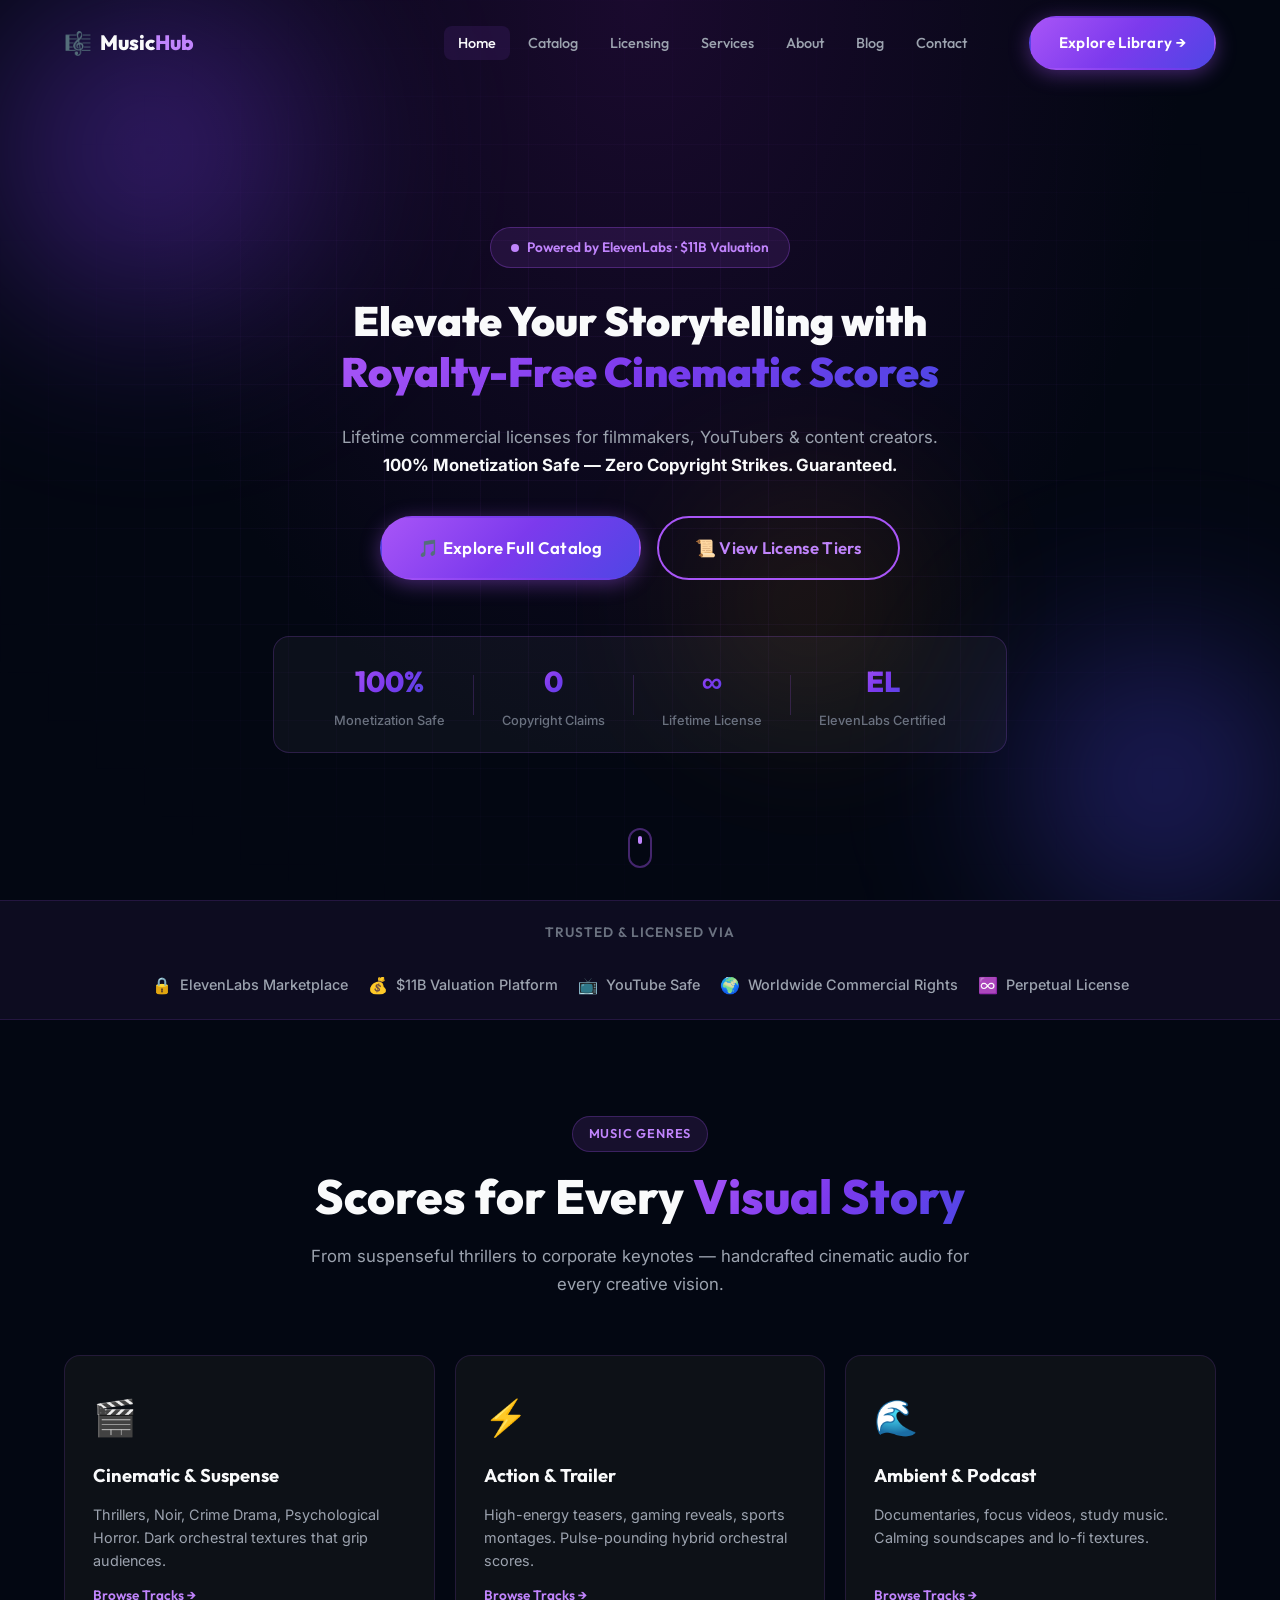
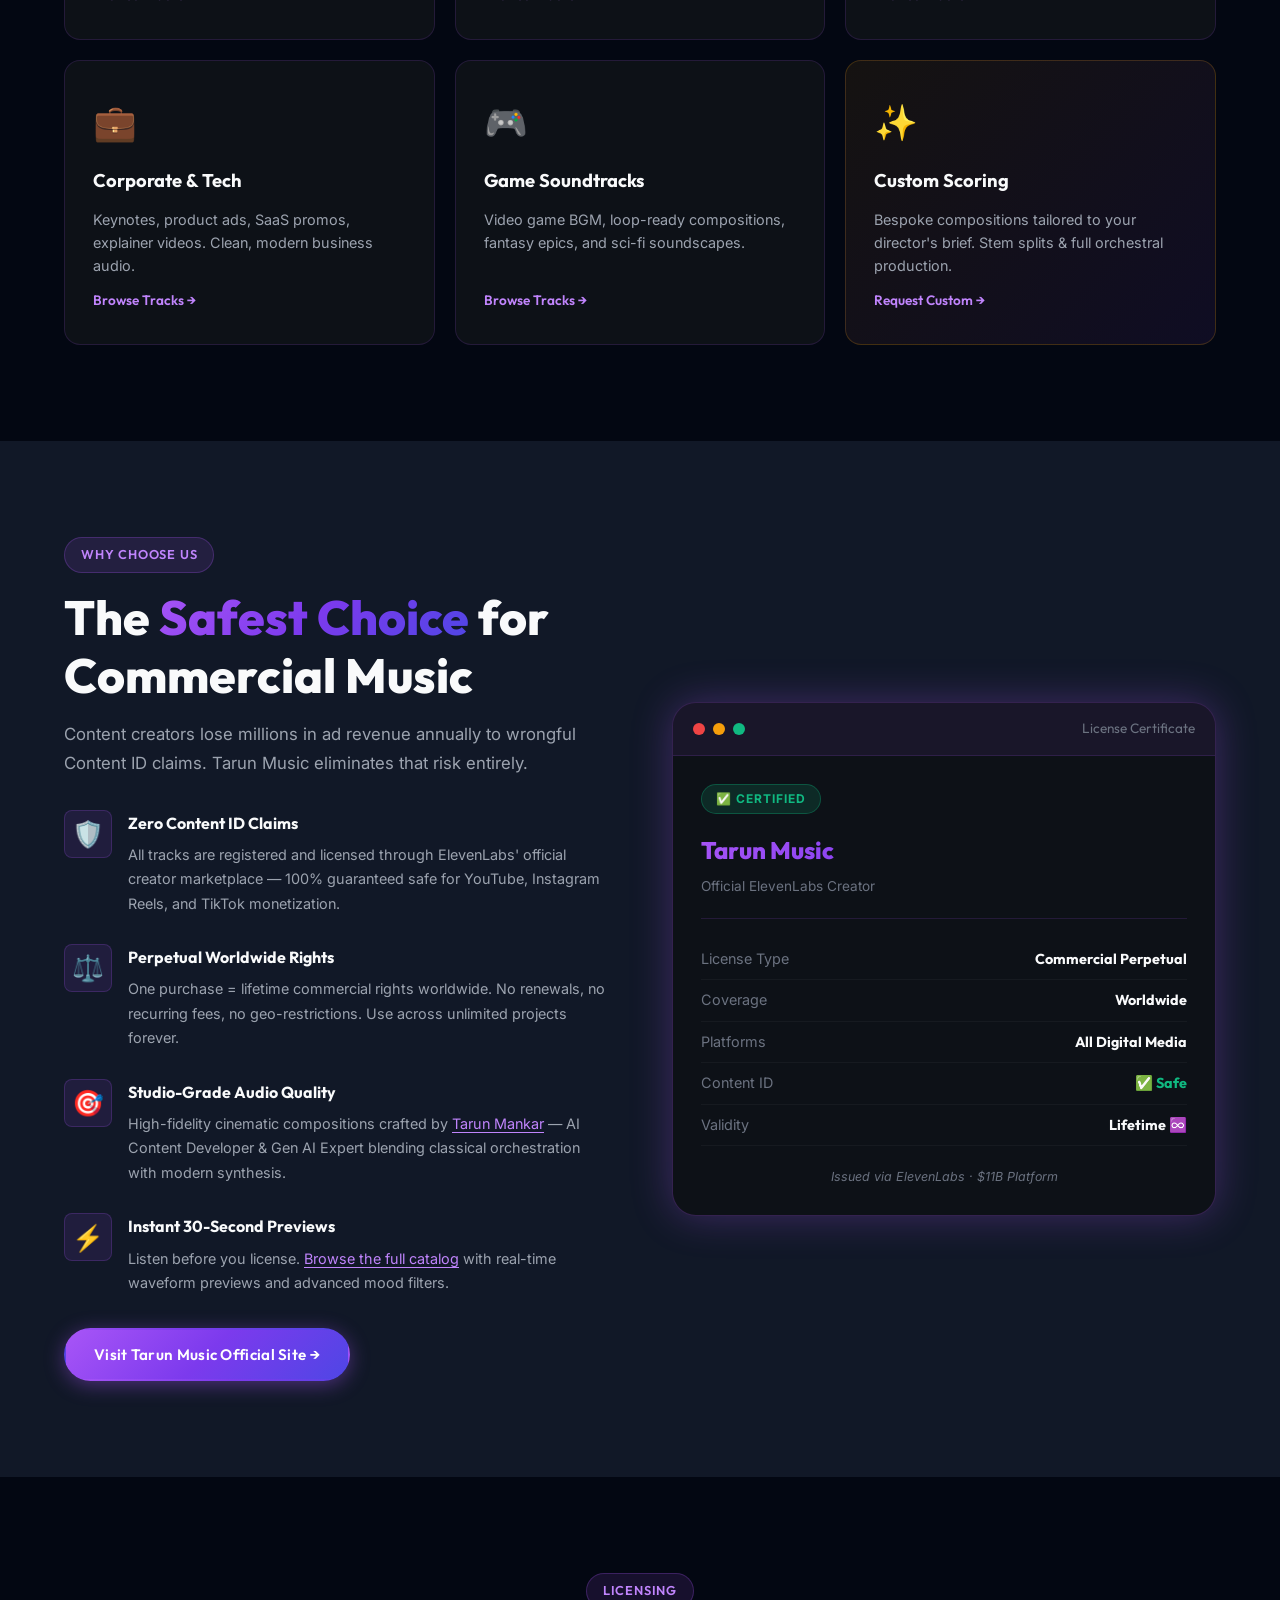
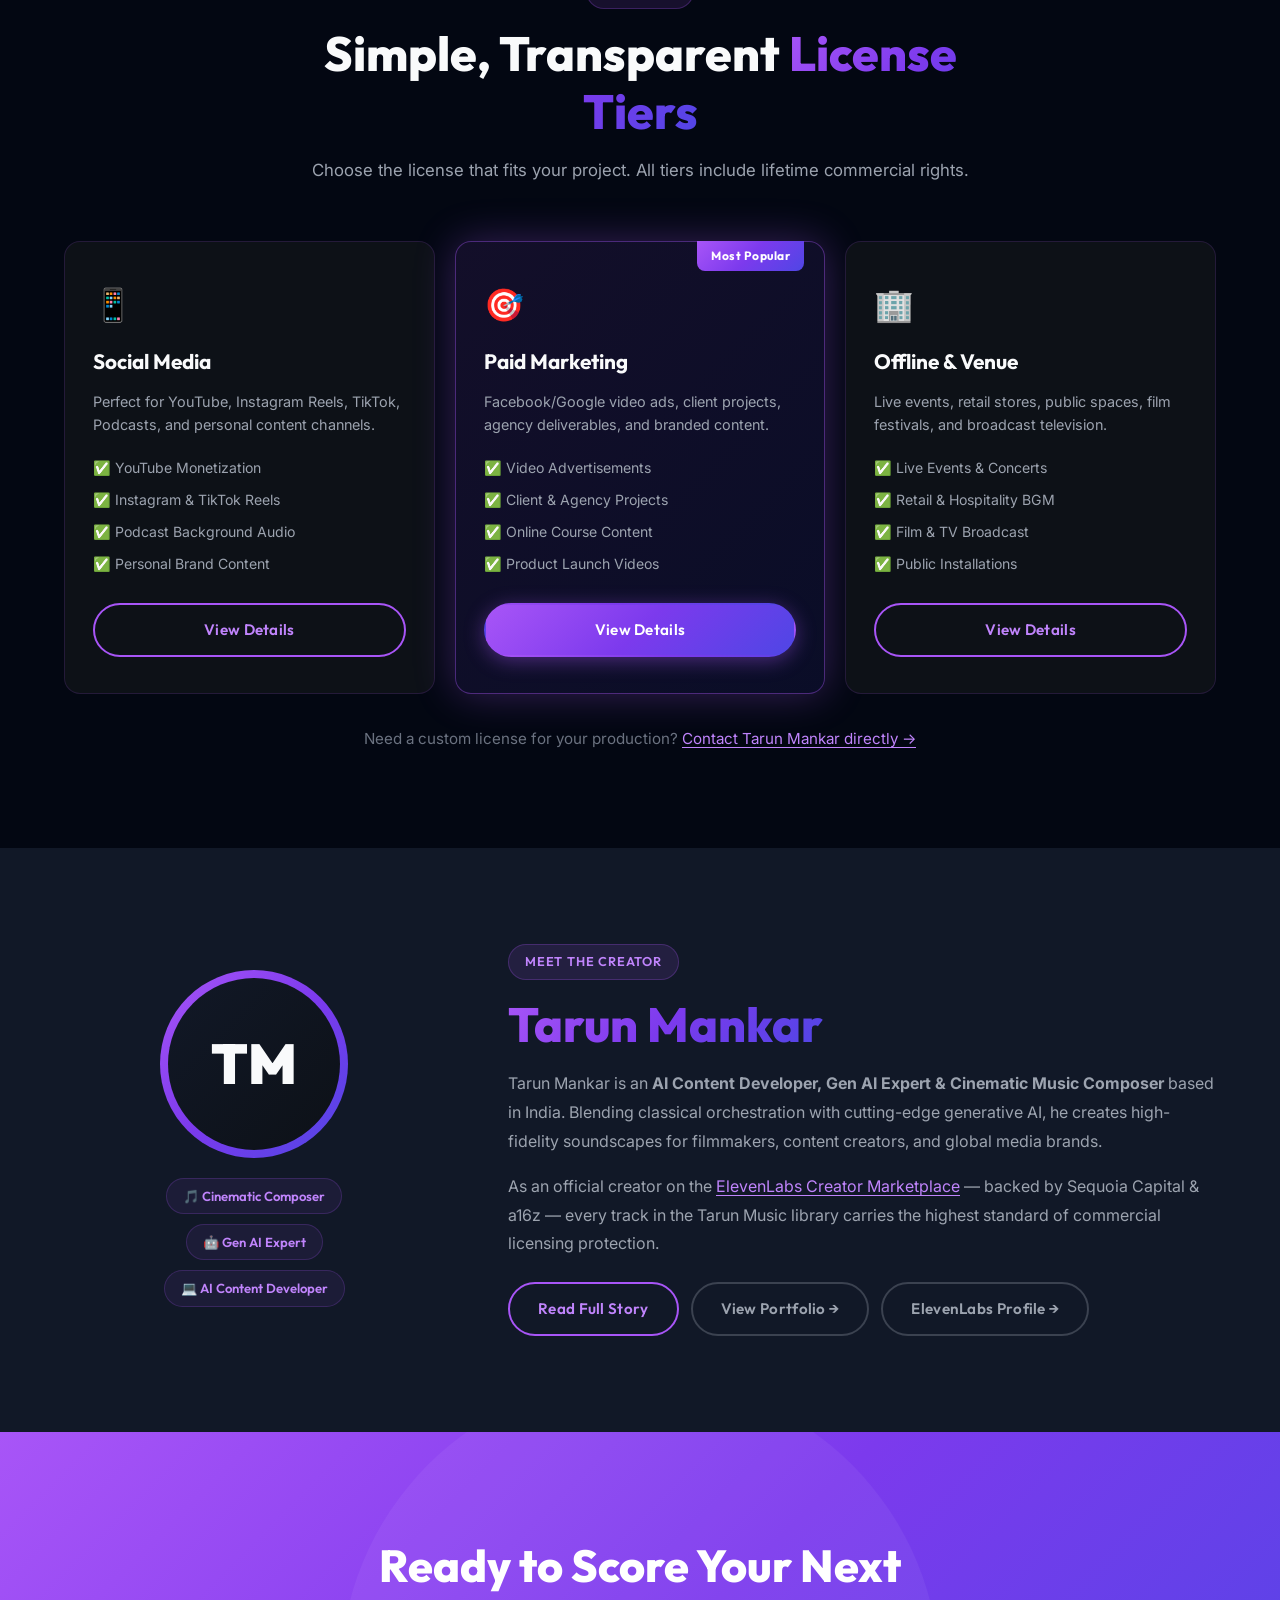
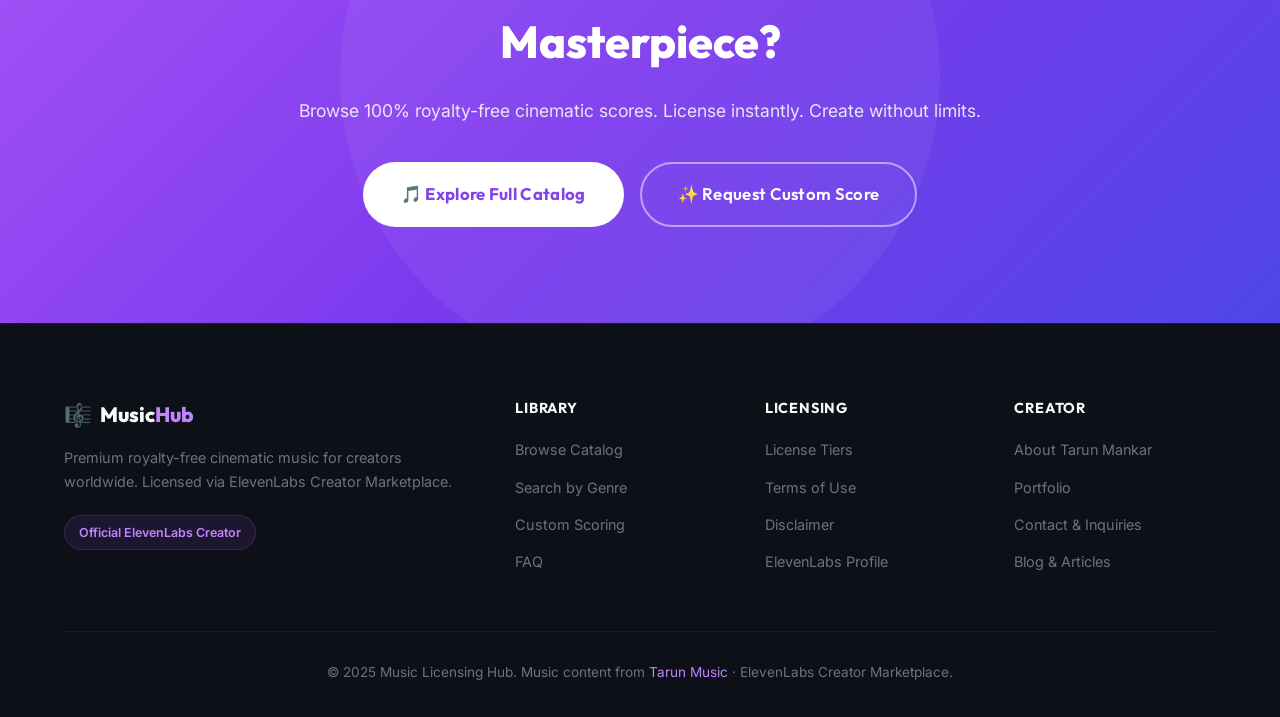
==== commit c94d3b8a: "fix: site brand Music Licensing Hub - logo aur footer updated, Tarun Music sirf reference" ====
--- a/index.html
+++ b/index.html
@@ -3,7 +3,7 @@
 <head>
   <meta charset="UTF-8" />
   <meta name="viewport" content="width=device-width, initial-scale=1.0" />
-  <title>Tarun Music — Premium Royalty-Free Cinematic Music Library | ElevenLabs Creator</title>
+  <title>Music Licensing Hub — Royalty-Free Cinematic Music Guide & Resources</title>
   <meta name="description" content="Discover Tarun Music — India's premier royalty-free cinematic music library by Tarun Mankar. 100% monetization-safe tracks licensed via ElevenLabs. Zero copyright strikes guaranteed." />
   <meta name="keywords" content="royalty free music, cinematic background music, music licensing, tarun music, tarun mankar, elevenlabs music, background music for videos, copyright free music india" />
   <meta name="author" content="Tarun Mankar" />
@@ -26,8 +26,8 @@
   <nav class="navbar" id="navbar">
     <div class="nav-container">
       <a href="index.html" class="nav-logo">
-        <span class="logo-icon">🎵</span>
-        <span class="logo-text">Tarun<span class="logo-accent">Music</span></span>
+        <span class="logo-icon">🎼</span>
+        <span class="logo-text">Music<span class="logo-accent">Hub</span></span>
       </a>
       <ul class="nav-links" id="navLinks">
         <li><a href="index.html" class="nav-link active">Home</a></li>
@@ -355,8 +355,8 @@
       <div class="footer-grid">
         <div class="footer-brand">
           <a href="index.html" class="nav-logo">
-            <span class="logo-icon">🎵</span>
-            <span class="logo-text">Tarun<span class="logo-accent">Music</span></span>
+            <span class="logo-icon">🎼</span>
+            <span class="logo-text">Music<span class="logo-accent">Hub</span></span>
           </a>
           <p class="footer-tagline">Premium royalty-free cinematic music for creators worldwide. Licensed via ElevenLabs Creator Marketplace.</p>
           <div class="footer-el-badge">
@@ -392,8 +392,7 @@
         </div>
       </div>
       <div class="footer-bottom">
-        <p>© 2025 <a href="https://www.tarunmusic.co.in" target="_blank" rel="noopener">Tarun Music</a> by Tarun Mankar. All rights reserved. Licensed via ElevenLabs Creator Marketplace.</p>
-        <p class="footer-disclaimer">This site is a satellite resource for <a href="https://www.tarunmusic.co.in" target="_blank" rel="noopener">www.tarunmusic.co.in</a> — India's premier royalty-free cinematic music library.</p>
+        <p>© 2025 Music Licensing Hub. Music content from <a href="https://www.tarunmusic.co.in" target="_blank" rel="noopener">Tarun Music</a> · ElevenLabs Creator Marketplace.</p>
       </div>
     </div>
   </footer>
--- a/css/style.css
+++ b/css/style.css
@@ -309,14 +309,14 @@
 }
 .hero-title {
   font-family: var(--font-heading);
-  font-size: clamp(2.4rem, 6vw, 4.5rem);
+  font-size: clamp(1.6rem, 3.2vw, 2.6rem);
   font-weight: 900;
-  line-height: 1.1;
+  line-height: 1.25;
   margin-bottom: 24px;
   animation: fadeInUp 0.8s ease 0.2s both;
 }
 .hero-subtitle {
-  font-size: clamp(1rem, 2.5vw, 1.25rem);
+  font-size: clamp(0.88rem, 1.6vw, 1.05rem);
   color: var(--text-secondary);
   max-width: 640px;
   margin: 0 auto 36px;
